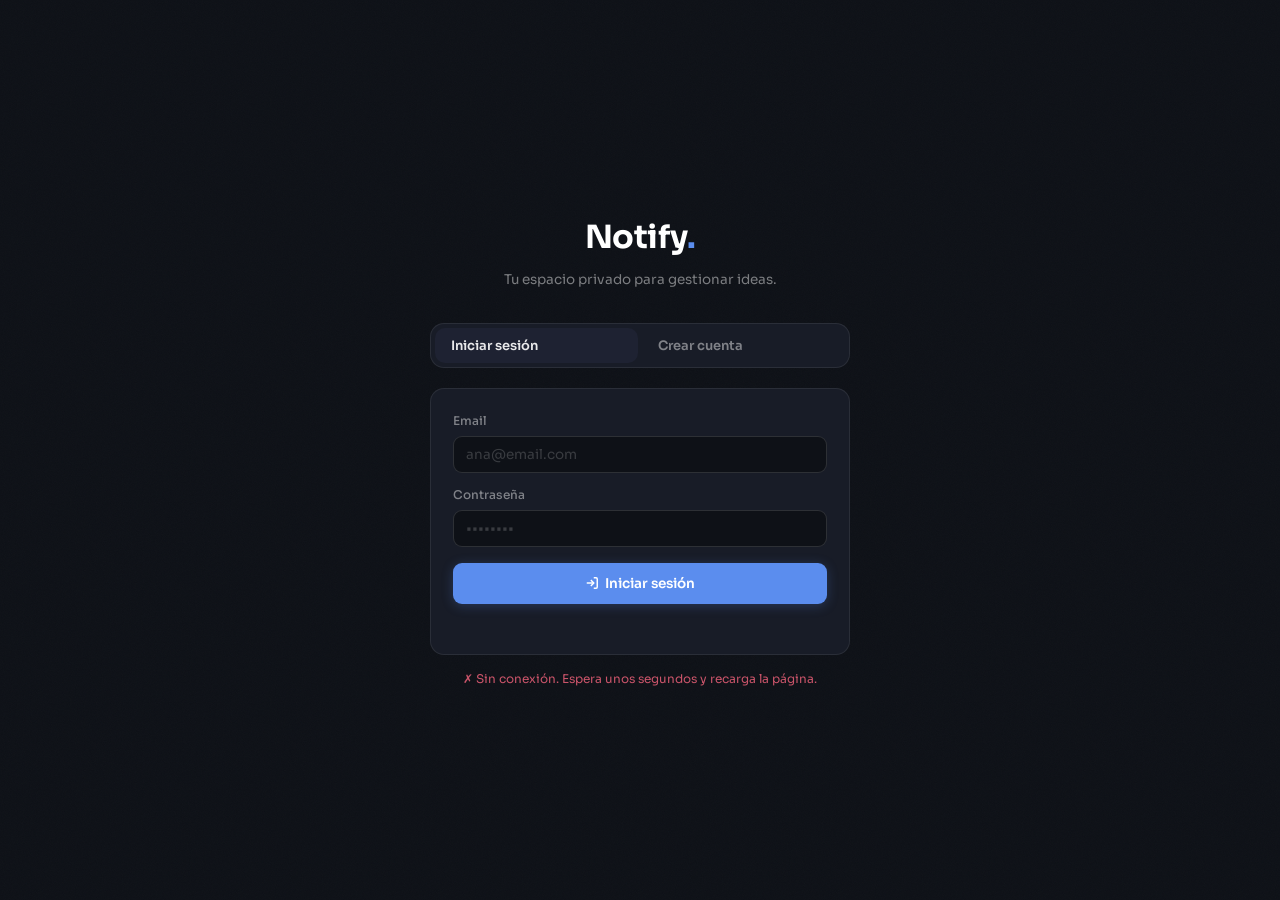
==== notify.html @ a67b1e3e "Create notify.html" ====
<!doctype html>
<html lang="es">
<head>
  <meta charset="utf-8" />
  <meta name="viewport" content="width=device-width,initial-scale=1" />
  <title>Notify</title>
  <link rel="preconnect" href="https://fonts.googleapis.com">
  <link rel="preconnect" href="https://fonts.gstatic.com" crossorigin>
  <link href="https://fonts.googleapis.com/css2?family=Sora:wght@300;400;500;600;700&family=JetBrains+Mono:wght@400;500&display=swap" rel="stylesheet">
  <style>
:root {
  --bg:        #0e1117;
  --bg2:       #13161f;
  --card:      #181c27;
  --card2:     #1e2232;
  --border:    rgba(255,255,255,.08);
  --border2:   rgba(255,255,255,.13);
  --text:      rgba(255,255,255,.90);
  --muted:     rgba(255,255,255,.45);
  --accent:    #5b8dee;
  --accent2:   #3b6cd4;
  --danger:    #e05c73;
  --label:     rgba(255,255,255,.22);
  --radius:    14px;
  --radius-sm: 9px;
}

*, *::before, *::after { box-sizing: border-box; margin: 0; padding: 0; }
html, body { height: 100%; }

body {
  font-family: 'Sora', system-ui, sans-serif;
  background: var(--bg);
  color: var(--text);
  font-size: 14px;
  line-height: 1.6;
  min-height: 100vh;
}

.noise {
  pointer-events: none;
  position: fixed;
  inset: 0;
  z-index: 0;
  opacity: .025;
  background-image: url("data:image/svg+xml,%3Csvg viewBox='0 0 256 256' xmlns='http://www.w3.org/2000/svg'%3E%3Cfilter id='noise'%3E%3CfeTurbulence type='fractalNoise' baseFrequency='0.9' numOctaves='4' stitchTiles='stitch'/%3E%3C/filter%3E%3Crect width='100%25' height='100%25' filter='url(%23noise)'/%3E%3C/svg%3E");
  background-size: 200px 200px;
}

.page { position: relative; z-index: 1; animation: fadeIn .25s ease; }

@keyframes fadeIn {
  from { opacity: 0; transform: translateY(6px); }
  to   { opacity: 1; transform: translateY(0); }
}

/* AUTH */
.page-auth {
  display: flex;
  align-items: center;
  justify-content: center;
  min-height: 100vh;
  padding: 24px 16px;
}
.auth-wrap { width: 100%; max-width: 420px; }
.auth-brand { text-align: center; margin-bottom: 32px; }
.auth-brand h1 { font-size: 32px; font-weight: 700; letter-spacing: -.5px; color: #fff; }
.auth-brand .muted { margin-top: 6px; font-size: 13.5px; }

.auth-tabs {
  display: flex;
  background: var(--card);
  border: 1px solid var(--border);
  border-radius: var(--radius);
  padding: 4px;
  gap: 4px;
  margin-bottom: 20px;
}
.auth-tab {
  flex: 1;
  background: transparent;
  border: none;
  border-radius: 10px;
  color: var(--muted);
  font-family: 'Sora', system-ui, sans-serif;
  font-size: 13px;
  font-weight: 600;
  padding: 9px 16px;
  cursor: pointer;
  transition: background .18s, color .18s;
}
.auth-tab.active { background: var(--card2); color: var(--text); }
.auth-tab:hover:not(.active) { color: rgba(255,255,255,.7); }

.auth-panel {
  background: var(--card);
  border: 1px solid var(--border);
  border-radius: var(--radius);
  padding: 22px;
  display: flex;
  flex-direction: column;
}

/* APP LAYOUT */
.container {
  position: relative;
  z-index: 1;
  width: min(1100px, calc(100% - 32px));
  margin: 0 auto;
}
header.container { padding: 28px 0 6px; }
main.container   { padding-bottom: 20px; }

.header-inner {
  display: flex;
  align-items: center;
  justify-content: space-between;
  gap: 12px;
  padding-bottom: 20px;
  border-bottom: 1px solid var(--border);
}
.header-right { display: flex; align-items: center; gap: 10px; }

h1 { font-size: 26px; font-weight: 700; letter-spacing: -.5px; color: #fff; }
h1 .dot { color: var(--accent); }
.muted { color: var(--muted); font-size: 13px; margin-top: 2px; }

.header-badge {
  font-family: 'JetBrains Mono', monospace;
  font-size: 11px;
  color: var(--accent);
  background: rgba(91,141,238,.10);
  border: 1px solid rgba(91,141,238,.25);
  border-radius: 999px;
  padding: 5px 14px;
  white-space: nowrap;
  letter-spacing: .3px;
}

.card {
  background: var(--card);
  border: 1px solid var(--border);
  border-radius: var(--radius);
  padding: 20px 22px;
}
.card-label {
  font-family: 'JetBrains Mono', monospace;
  font-size: 10px;
  font-weight: 500;
  letter-spacing: 1.5px;
  color: var(--label);
  text-transform: uppercase;
  margin-bottom: 16px;
}
.card-header { display: flex; align-items: center; justify-content: space-between; margin-bottom: 14px; }

.grid {
  display: grid;
  grid-template-columns: 1fr 1.25fr;
  gap: 14px;
  margin-top: 16px;
}
@media (max-width: 840px) { .grid { grid-template-columns: 1fr; } }

.field { display: block; margin-bottom: 12px; }
.field > span {
  display: block;
  font-size: 12px;
  font-weight: 500;
  color: var(--muted);
  margin-bottom: 6px;
}

input, select, textarea {
  width: 100%;
  background: var(--bg);
  border: 1px solid var(--border2);
  border-radius: var(--radius-sm);
  color: var(--text);
  font-family: 'Sora', system-ui, sans-serif;
  font-size: 13.5px;
  padding: 9px 12px;
  outline: none;
  transition: border-color .18s, box-shadow .18s;
  appearance: none;
  -webkit-appearance: none;
}
input::placeholder, textarea::placeholder { color: rgba(255,255,255,.18); }
input:focus, select:focus, textarea:focus {
  border-color: rgba(91,141,238,.55);
  box-shadow: 0 0 0 3px rgba(91,141,238,.10);
}
textarea { min-height: 110px; resize: vertical; line-height: 1.55; }
select {
  background-image: url("data:image/svg+xml,%3Csvg xmlns='http://www.w3.org/2000/svg' width='12' height='12' viewBox='0 0 24 24' fill='none' stroke='rgba(255,255,255,.35)' stroke-width='2.5'%3E%3Cpolyline points='6 9 12 15 18 9'/%3E%3C/svg%3E");
  background-repeat: no-repeat;
  background-position: right 10px center;
  padding-right: 30px;
}
.row { display: grid; grid-template-columns: 1fr 1fr; gap: 12px; }
.hint { font-style: normal; font-size: 11px; color: rgba(255,255,255,.22); font-weight: 400; }

/* BUTTONS */
.btn-row { display: flex; gap: 8px; margin-top: 4px; flex-wrap: wrap; }

button {
  display: inline-flex;
  align-items: center;
  gap: 6px;
  font-family: 'Sora', system-ui, sans-serif;
  font-size: 13px;
  font-weight: 600;
  border-radius: var(--radius-sm);
  padding: 9px 16px;
  cursor: pointer;
  border: 1px solid transparent;
  transition: background .18s, border-color .18s, transform .1s, box-shadow .18s;
  white-space: nowrap;
}
.btn-primary {
  background: var(--accent);
  color: #fff;
  box-shadow: 0 2px 12px rgba(91,141,238,.25);
}
.btn-primary:hover {
  background: var(--accent2);
  box-shadow: 0 4px 18px rgba(91,141,238,.35);
  transform: translateY(-1px);
}
.btn-primary:active { transform: translateY(0); }
.btn-full { width: 100%; justify-content: center; padding: 11px 16px; font-size: 13.5px; margin-top: 4px; }
.btn-ghost {
  background: rgba(255,255,255,.05);
  color: var(--muted);
  border-color: var(--border2);
}
.btn-ghost:hover { background: rgba(255,255,255,.09); color: var(--text); border-color: rgba(255,255,255,.18); }
.btn-sm { font-size: 12px; padding: 6px 12px; }

button.danger {
  font-size: 12px;
  font-weight: 600;
  padding: 6px 12px;
  background: rgba(224,92,115,.08);
  color: var(--danger);
  border: 1px solid rgba(224,92,115,.22);
  border-radius: var(--radius-sm);
  font-family: 'Sora', system-ui, sans-serif;
  cursor: pointer;
  transition: background .16s, border-color .16s, transform .1s;
}
button.danger:hover { background: rgba(224,92,115,.16); border-color: rgba(224,92,115,.4); transform: translateY(-1px); }

.counter-badge {
  font-family: 'JetBrains Mono', monospace;
  font-size: 11px;
  min-width: 24px;
  height: 24px;
  display: inline-flex;
  align-items: center;
  justify-content: center;
  border-radius: 999px;
  background: rgba(255,255,255,.07);
  border: 1px solid var(--border2);
  color: var(--muted);
  padding: 0 7px;
}

.toolbar { display: flex; gap: 10px; margin-bottom: 14px; }
.search-wrap { flex: 1; position: relative; display: flex; align-items: center; }
.search-wrap svg { position: absolute; left: 11px; color: var(--muted); pointer-events: none; }
.search-wrap input { padding-left: 32px; }
.filter-select { width: auto; min-width: 110px; }

.msg { min-height: 18px; font-size: 12.5px; color: var(--muted); margin-top: 10px; }

.lista { display: flex; flex-direction: column; gap: 8px; max-height: 520px; overflow-y: auto; padding-right: 4px; }
.lista::-webkit-scrollbar { width: 4px; }
.lista::-webkit-scrollbar-track { background: transparent; }
.lista::-webkit-scrollbar-thumb { background: rgba(255,255,255,.10); border-radius: 99px; }

.item { background: var(--bg2); border: 1px solid var(--border); border-radius: var(--radius-sm); padding: 12px 14px; transition: border-color .15s; }
.item:hover { border-color: var(--border2); }
.itemTop { display: flex; align-items: flex-start; justify-content: space-between; gap: 12px; }
.itemTitle { display: flex; flex-direction: column; gap: 7px; min-width: 0; }
.desc { color: var(--text); white-space: pre-wrap; line-height: 1.45; font-size: 13.5px; word-break: break-word; }
.meta { display: flex; flex-wrap: wrap; gap: 6px; }
.pill {
  font-family: 'JetBrains Mono', monospace;
  font-size: 10.5px;
  color: var(--muted);
  background: rgba(255,255,255,.04);
  border: 1px solid var(--border);
  border-radius: 999px;
  padding: 3px 9px;
  white-space: nowrap;
}

.footer { padding: 14px 0 24px; border-top: 1px solid var(--border); }
.mono { font-family: 'JetBrains Mono', monospace; font-size: 11px; }
  </style>
</head>
<body>
  <div class="noise"></div>

  <!-- AUTH -->
  <div id="pageAuth" class="page page-auth">
    <div class="auth-wrap">
      <div class="auth-brand">
        <h1>Notify<span class="dot">.</span></h1>
        <p class="muted">Tu espacio privado para gestionar ideas.</p>
      </div>

      <div class="auth-tabs">
        <button type="button" class="auth-tab active" id="tabLogin">Iniciar sesión</button>
        <button type="button" class="auth-tab" id="tabRegistro">Crear cuenta</button>
      </div>

      <div id="panelLogin" class="auth-panel">
        <label class="field">
          <span>Email</span>
          <input id="lEmail" type="email" placeholder="ana@email.com" autocomplete="email" />
        </label>
        <label class="field">
          <span>Contraseña</span>
          <input id="lPassword" type="password" placeholder="••••••••" autocomplete="current-password" />
        </label>
        <button type="button" id="btnLogin" class="btn-primary btn-full">
          <svg width="14" height="14" viewBox="0 0 24 24" fill="none" stroke="currentColor" stroke-width="2.5"><path d="M15 3h4a2 2 0 0 1 2 2v14a2 2 0 0 1-2 2h-4"/><polyline points="10 17 15 12 10 7"/><line x1="15" y1="12" x2="3" y2="12"/></svg>
          Iniciar sesión
        </button>
        <p id="msgLogin" class="msg" aria-live="polite"></p>
      </div>

      <div id="panelRegistro" class="auth-panel" style="display:none;">
        <label class="field">
          <span>Nombre</span>
          <input id="uNombre" type="text" placeholder="Ana García" autocomplete="name" />
        </label>
        <label class="field">
          <span>Email</span>
          <input id="uEmail" type="email" placeholder="ana@email.com" autocomplete="email" />
        </label>
        <label class="field">
          <span>Contraseña <em class="hint">mín. 6 caracteres</em></span>
          <input id="uPassword" type="password" placeholder="••••••••" autocomplete="new-password" />
        </label>
        <button type="button" id="btnCrearUsuario" class="btn-primary btn-full">
          <svg width="14" height="14" viewBox="0 0 24 24" fill="none" stroke="currentColor" stroke-width="2.5"><path d="M16 21v-2a4 4 0 0 0-4-4H6a4 4 0 0 0-4 4v2"/><circle cx="9" cy="7" r="4"/><line x1="19" y1="8" x2="19" y2="14"/><line x1="22" y1="11" x2="16" y2="11"/></svg>
          Crear cuenta
        </button>
        <p id="msgRegistro" class="msg" aria-live="polite"></p>
      </div>

      <p id="serverStatus" style="text-align:center;margin-top:14px;min-height:18px;font-size:12px;color:var(--muted);"></p>
    </div>
  </div>

  <!-- APP -->
  <div id="pageApp" class="page" style="display:none;">
    <header class="container">
      <div class="header-inner">
        <div>
          <h1>Notify<span class="dot">.</span></h1>
          <p class="muted">Crear, ver y borrar notas usando tu API FastAPI.</p>
        </div>
        <div class="header-right">
          <div class="header-badge" id="usuarioActivoBadge">Sin usuario</div>
          <button type="button" id="btnLogout" class="btn-ghost btn-sm">
            <svg width="13" height="13" viewBox="0 0 24 24" fill="none" stroke="currentColor" stroke-width="2.5"><path d="M9 21H5a2 2 0 0 1-2-2V5a2 2 0 0 1 2-2h4"/><polyline points="16 17 21 12 16 7"/><line x1="21" y1="12" x2="9" y2="12"/></svg>
            Salir
          </button>
        </div>
      </div>
    </header>

    <main class="container">
      <div class="grid">
        <section class="card">
          <div class="card-label">NUEVA NOTA</div>
          <form id="formNota">
            <label class="field">
              <span>Descripción</span>
              <textarea id="descripcion" placeholder="Escribe la nota..." required></textarea>
            </label>
            <div class="row">
              <label class="field">
                <span>Tipo</span>
                <select id="tipo" required>
                  <option value="personal">personal</option>
                  <option value="trabajo">trabajo</option>
                  <option value="estudio">estudio</option>
                </select>
              </label>
              <label class="field">
                <span>Prioridad <em class="hint">opcional</em></span>
                <input id="prioridad" type="number" min="1" max="5" step="1" placeholder="1 – 5" />
              </label>
            </div>
            <label class="field">
              <span>Autor <em class="hint">opcional</em></span>
              <input id="autor" type="text" placeholder="Tu nombre" />
            </label>
            <div class="btn-row">
              <button type="submit" class="btn-primary">
                <svg width="14" height="14" viewBox="0 0 24 24" fill="none" stroke="currentColor" stroke-width="2.5"><line x1="12" y1="5" x2="12" y2="19"/><line x1="5" y1="12" x2="19" y2="12"/></svg>
                Crear nota
              </button>
              <button type="button" id="btnRecargar" class="btn-ghost">
                <svg width="13" height="13" viewBox="0 0 24 24" fill="none" stroke="currentColor" stroke-width="2.5"><path d="M23 4v6h-6"/><path d="M1 20v-6h6"/><path d="M3.51 9a9 9 0 0 1 14.85-3.36L23 10M1 14l4.64 4.36A9 9 0 0 0 20.49 15"/></svg>
                Recargar
              </button>
            </div>
            <p id="msg" class="msg" aria-live="polite"></p>
          </form>
        </section>

        <section class="card">
          <div class="card-header">
            <div class="card-label" style="margin-bottom:0;">MIS NOTAS</div>
            <div class="counter-badge" id="contador">0</div>
          </div>
          <div class="toolbar">
            <div class="search-wrap">
              <svg width="13" height="13" viewBox="0 0 24 24" fill="none" stroke="currentColor" stroke-width="2.5"><circle cx="11" cy="11" r="8"/><line x1="21" y1="21" x2="16.65" y2="16.65"/></svg>
              <input id="buscador" type="search" placeholder="Buscar por texto, autor o tipo..." />
            </div>
            <select id="filtroTipo" class="filter-select">
              <option value="">Todos</option>
              <option value="personal">personal</option>
              <option value="trabajo">trabajo</option>
              <option value="estudio">estudio</option>
            </select>
          </div>
          <div id="lista" class="lista"></div>
        </section>
      </div>
    </main>

    <footer class="container footer">
      <span class="muted mono">Notify — Backend: FastAPI</span>
    </footer>
  </div>

  <script>
const API_BASE = "https://hackudc-2026.onrender.com";
const $ = (sel) => document.querySelector(sel);

const pageAuth   = $("#pageAuth");
const pageApp    = $("#pageApp");
const tabLogin        = $("#tabLogin");
const tabRegistro     = $("#tabRegistro");
const panelLogin      = $("#panelLogin");
const panelRegistro   = $("#panelRegistro");
const btnLogin        = $("#btnLogin");
const btnCrearUsuario = $("#btnCrearUsuario");
const msgLogin        = $("#msgLogin");
const msgRegistro     = $("#msgRegistro");
const serverStatus    = $("#serverStatus");
const form               = $("#formNota");
const msg                = $("#msg");
const lista              = $("#lista");
const contador           = $("#contador");
const buscador           = $("#buscador");
const filtroTipo         = $("#filtroTipo");
const usuarioActivoBadge = $("#usuarioActivoBadge");
const btnLogout          = $("#btnLogout");

let cacheNotas    = [];
let usuarioActivo = null;

/* --- WAKE UP --- */
async function wakeUpServer() {
  try {
    serverStatus.textContent = "⏳ Conectando con el servidor...";
    serverStatus.style.color = "rgba(255,180,0,.85)";
    const res = await fetch(API_BASE + "/", { signal: AbortSignal.timeout(35000) });
    if (res.ok) {
      serverStatus.textContent = "✓ Servidor listo";
      serverStatus.style.color = "rgba(74,222,128,.85)";
      setTimeout(() => { serverStatus.textContent = ""; }, 3000);
    }
  } catch(e) {
    serverStatus.textContent = "✗ Sin conexión. Espera unos segundos y recarga la página.";
    serverStatus.style.color = "rgba(224,92,115,.9)";
  }
}

/* --- NAVEGACIÓN --- */
function irAAuth() {
  pageApp.style.display = "none";
  pageAuth.style.display = "";
}
function irAApp() {
  pageAuth.style.display = "none";
  pageApp.style.display = "";
  usuarioActivoBadge.textContent = usuarioActivo?.nombre ?? "";
  cargarNotas();
}

/* --- SESIÓN --- */
function guardarSesion(u) {
  usuarioActivo = u;
  localStorage.setItem("notify_session", JSON.stringify(u));
}
function cargarSesion() {
  try { const s = localStorage.getItem("notify_session"); return s ? JSON.parse(s) : null; }
  catch { return null; }
}
function cerrarSesion() {
  usuarioActivo = null;
  localStorage.removeItem("notify_session");
  irAAuth();
}

/* --- API --- */
async function apiFetch(path, options = {}) {
  let res;
  try {
    res = await fetch(API_BASE + path, {
      headers: { "Content-Type": "application/json", ...(options.headers || {}) },
      ...options
    });
  } catch(e) {
    throw new Error("NETWORK: " + e.message);
  }
  if (!res.ok) {
    let detail = "";
    try { const d = await res.json(); detail = d?.detail ? JSON.stringify(d.detail) : JSON.stringify(d); }
    catch { detail = await res.text(); }
    throw new Error("HTTP " + res.status + ": " + (detail || "Error"));
  }
  const ct = res.headers.get("content-type") || "";
  return ct.includes("application/json") ? res.json() : res.text();
}

/* --- MENSAJES --- */
function setMsg(text, isError) {
  msg.textContent = text;
  msg.style.color = isError ? "rgba(224,92,115,.9)" : "rgba(255,255,255,.45)";
}
function setMsgAuth(el, text, isError) {
  el.textContent = text;
  el.style.color = isError ? "rgba(224,92,115,.9)" : "rgba(74,222,128,.85)";
}
function errorMsg(e) {
  if (e.message.includes("401")) return "Contraseña incorrecta.";
  if (e.message.includes("404")) return "Usuario no encontrado.";
  if (e.message.includes("400")) return "Ya existe una cuenta con ese email.";
  if (e.message.includes("NETWORK")) return "Sin conexión con el servidor. Espera unos segundos y reintenta.";
  return e.message;
}

/* --- TABS --- */
tabLogin.addEventListener("click", () => {
  tabLogin.classList.add("active"); tabRegistro.classList.remove("active");
  panelLogin.style.display = ""; panelRegistro.style.display = "none";
  setMsgAuth(msgLogin, "");
});
tabRegistro.addEventListener("click", () => {
  tabRegistro.classList.add("active"); tabLogin.classList.remove("active");
  panelRegistro.style.display = ""; panelLogin.style.display = "none";
  setMsgAuth(msgRegistro, "");
});

/* --- LOGIN --- */
async function doLogin() {
  const email    = $("#lEmail").value.trim();
  const password = $("#lPassword").value;
  if (!email || !password) { setMsgAuth(msgLogin, "Introduce email y contraseña.", true); return; }
  setMsgAuth(msgLogin, "Iniciando sesión...");
  try {
    const u = await apiFetch("/usuarios/login", { method: "POST", body: JSON.stringify({ email, password }) });
    guardarSesion({ identificador: u.identificador, nombre: u.nombre, email: u.email });
    $("#lEmail").value = ""; $("#lPassword").value = "";
    irAApp();
  } catch(e) { setMsgAuth(msgLogin, errorMsg(e), true); }
}
btnLogin.addEventListener("click", doLogin);
$("#lEmail").addEventListener("keydown",    e => { if (e.key === "Enter") doLogin(); });
$("#lPassword").addEventListener("keydown", e => { if (e.key === "Enter") doLogin(); });

/* --- REGISTRO --- */
async function doRegistro() {
  const nombre   = $("#uNombre").value.trim();
  const email    = $("#uEmail").value.trim();
  const password = $("#uPassword").value;
  if (!nombre || !email || !password) { setMsgAuth(msgRegistro, "Rellena todos los campos.", true); return; }
  if (password.length < 6) { setMsgAuth(msgRegistro, "La contraseña debe tener al menos 6 caracteres.", true); return; }
  setMsgAuth(msgRegistro, "Creando cuenta...");
  try {
    const u = await apiFetch("/usuarios", { method: "POST", body: JSON.stringify({ nombre, email, password }) });
    guardarSesion({ identificador: u.identificador, nombre: u.nombre, email: u.email });
    $("#uNombre").value = ""; $("#uEmail").value = ""; $("#uPassword").value = "";
    irAApp();
  } catch(e) { setMsgAuth(msgRegistro, errorMsg(e), true); }
}
btnCrearUsuario.addEventListener("click", doRegistro);
$("#uPassword").addEventListener("keydown", e => { if (e.key === "Enter") doRegistro(); });

/* --- LOGOUT --- */
btnLogout.addEventListener("click", cerrarSesion);

/* --- NOTAS --- */
function normalizaTexto(s) { return (s ?? "").toString().toLowerCase(); }

function aplicaFiltros(notas) {
  const q = normalizaTexto(buscador.value);
  const tipo = filtroTipo.value;
  return notas.filter(n => {
    const hayTipo  = !tipo || n?.metadato?.tipo === tipo;
    const hayQuery = !q || [n?.descripcion, n?.metadato?.autor, n?.metadato?.tipo, n?.identificador].some(v => normalizaTexto(v).includes(q));
    return hayTipo && hayQuery;
  });
}

function toNiceDate(d) { try { return new Date(d).toLocaleString(); } catch { return String(d); } }

function render(notas) {
  contador.textContent = String(notas.length);
  lista.innerHTML = "";
  if (notas.length === 0) {
    const e = document.createElement("div");
    e.style.cssText = "color:rgba(255,255,255,.3);font-size:13px;padding:12px 0;";
    e.textContent = "No hay notas que mostrar.";
    lista.appendChild(e);
    return;
  }
  for (const n of notas) {
    const item = document.createElement("div"); item.className = "item";
    const top = document.createElement("div"); top.className = "itemTop";
    const title = document.createElement("div"); title.className = "itemTitle";
    const desc = document.createElement("div"); desc.className = "desc"; desc.textContent = n.descripcion ?? "";
    const meta = document.createElement("div"); meta.className = "meta";
    for (const t of [
      "tipo: " + (n?.metadato?.tipo ?? "-"),
      "autor: " + (n?.metadato?.autor ?? "-"),
      "prioridad: " + (n?.metadato?.prioridad ?? "-"),
      "fecha: " + toNiceDate(n.fecha),
    ]) {
      const p = document.createElement("span"); p.className = "pill"; p.textContent = t; meta.appendChild(p);
    }
    title.append(desc, meta);
    const btn = document.createElement("button"); btn.className = "danger"; btn.textContent = "Borrar";
    btn.addEventListener("click", async () => {
      if (!confirm("¿Borrar esta nota?")) return;
      try { await apiFetch("/notas/" + encodeURIComponent(n.identificador), { method: "DELETE" }); setMsg("Nota eliminada."); await cargarNotas(); }
      catch(e) { setMsg(e.message, true); }
    });
    top.append(title, btn); item.append(top); lista.append(item);
  }
}

function renderFiltradas() { render(aplicaFiltros(cacheNotas)); }

async function cargarNotas() {
  if (!usuarioActivo?.identificador) return;
  setMsg("Cargando...");
  try {
    const notas = await apiFetch("/usuarios/" + encodeURIComponent(usuarioActivo.identificador) + "/notas");
    cacheNotas = Array.isArray(notas) ? notas : [];
    setMsg(cacheNotas.length + " nota" + (cacheNotas.length !== 1 ? "s" : "") + ".");
    renderFiltradas();
  } catch(e) { setMsg(errorMsg(e), true); }
}

buscador.addEventListener("input", renderFiltradas);
filtroTipo.addEventListener("change", renderFiltradas);
$("#btnRecargar").addEventListener("click", cargarNotas);

form.addEventListener("submit", async (ev) => {
  ev.preventDefault();
  if (!usuarioActivo?.identificador) return;
  const descripcion  = $("#descripcion").value.trim();
  const tipo         = $("#tipo").value;
  const autorRaw     = $("#autor").value.trim();
  const prioridadRaw = $("#prioridad").value.trim();
  const metadato = { tipo, ...(autorRaw ? { autor: autorRaw } : {}), ...(prioridadRaw ? { prioridad: Number(prioridadRaw) } : {}) };
  setMsg("Creando nota...");
  try {
    await apiFetch("/notas", { method: "POST", body: JSON.stringify({ usuario_id: usuarioActivo.identificador, descripcion, metadato }) });
    $("#descripcion").value = ""; $("#autor").value = ""; $("#prioridad").value = "";
    setMsg("Nota creada.");
    await cargarNotas();
  } catch(e) { setMsg(errorMsg(e), true); }
});

/* --- INIT --- */
(function() {
  const sesion = cargarSesion();
  if (sesion?.identificador) {
    usuarioActivo = sesion;
    irAApp();
  } else {
    irAAuth();
    wakeUpServer();
  }
})();
  </script>
</body>
</html>
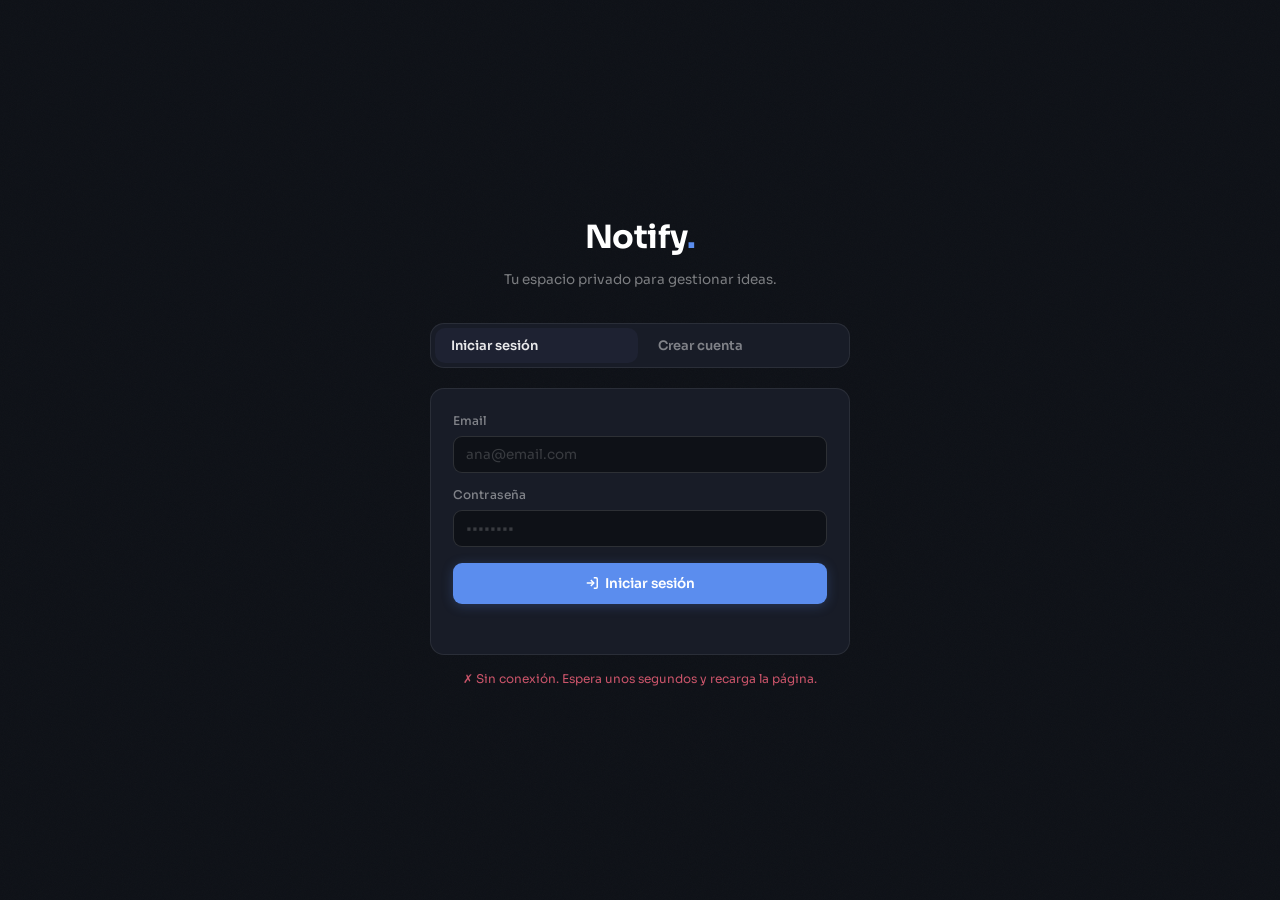
==== commit c4c30ff6: "Update notify.html" ====
--- a/notify.html
+++ b/notify.html
@@ -8,6 +8,9 @@
   <link rel="preconnect" href="https://fonts.gstatic.com" crossorigin>
   <link href="https://fonts.googleapis.com/css2?family=Sora:wght@300;400;500;600;700&family=JetBrains+Mono:wght@400;500&display=swap" rel="stylesheet">
   <style>
+/* ============================================================
+   VARIABLES & RESET
+   ============================================================ */
 :root {
   --bg:        #0e1117;
   --bg2:       #13161f;
@@ -20,6 +23,7 @@
   --accent:    #5b8dee;
   --accent2:   #3b6cd4;
   --danger:    #e05c73;
+  --success:   #4ade80;
   --label:     rgba(255,255,255,.22);
   --radius:    14px;
   --radius-sm: 9px;
@@ -37,6 +41,7 @@
   min-height: 100vh;
 }
 
+/* Subtle noise overlay */
 .noise {
   pointer-events: none;
   position: fixed;
@@ -47,67 +52,16 @@
   background-size: 200px 200px;
 }
 
-.page { position: relative; z-index: 1; animation: fadeIn .25s ease; }
-
-@keyframes fadeIn {
-  from { opacity: 0; transform: translateY(6px); }
-  to   { opacity: 1; transform: translateY(0); }
-}
-
-/* AUTH */
-.page-auth {
-  display: flex;
-  align-items: center;
-  justify-content: center;
-  min-height: 100vh;
-  padding: 24px 16px;
-}
-.auth-wrap { width: 100%; max-width: 420px; }
-.auth-brand { text-align: center; margin-bottom: 32px; }
-.auth-brand h1 { font-size: 32px; font-weight: 700; letter-spacing: -.5px; color: #fff; }
-.auth-brand .muted { margin-top: 6px; font-size: 13.5px; }
-
-.auth-tabs {
-  display: flex;
-  background: var(--card);
-  border: 1px solid var(--border);
-  border-radius: var(--radius);
-  padding: 4px;
-  gap: 4px;
-  margin-bottom: 20px;
-}
-.auth-tab {
-  flex: 1;
-  background: transparent;
-  border: none;
-  border-radius: 10px;
-  color: var(--muted);
-  font-family: 'Sora', system-ui, sans-serif;
-  font-size: 13px;
-  font-weight: 600;
-  padding: 9px 16px;
-  cursor: pointer;
-  transition: background .18s, color .18s;
-}
-.auth-tab.active { background: var(--card2); color: var(--text); }
-.auth-tab:hover:not(.active) { color: rgba(255,255,255,.7); }
-
-.auth-panel {
-  background: var(--card);
-  border: 1px solid var(--border);
-  border-radius: var(--radius);
-  padding: 22px;
-  display: flex;
-  flex-direction: column;
-}
-
-/* APP LAYOUT */
+/* ============================================================
+   LAYOUT
+   ============================================================ */
 .container {
   position: relative;
   z-index: 1;
   width: min(1100px, calc(100% - 32px));
   margin: 0 auto;
 }
+
 header.container { padding: 28px 0 6px; }
 main.container   { padding-bottom: 20px; }
 
@@ -119,10 +73,15 @@
   padding-bottom: 20px;
   border-bottom: 1px solid var(--border);
 }
-.header-right { display: flex; align-items: center; gap: 10px; }
-
-h1 { font-size: 26px; font-weight: 700; letter-spacing: -.5px; color: #fff; }
+
+h1 {
+  font-size: 26px;
+  font-weight: 700;
+  letter-spacing: -.5px;
+  color: #fff;
+}
 h1 .dot { color: var(--accent); }
+
 .muted { color: var(--muted); font-size: 13px; margin-top: 2px; }
 
 .header-badge {
@@ -137,12 +96,20 @@
   letter-spacing: .3px;
 }
 
+/* ============================================================
+   CARDS
+   ============================================================ */
 .card {
   background: var(--card);
   border: 1px solid var(--border);
   border-radius: var(--radius);
   padding: 20px 22px;
-}
+  position: relative;
+}
+
+.card + .card { margin-top: 0; }
+.user-card    { margin-bottom: 16px; }
+
 .card-label {
   font-family: 'JetBrains Mono', monospace;
   font-size: 10px;
@@ -152,23 +119,54 @@
   text-transform: uppercase;
   margin-bottom: 16px;
 }
-.card-header { display: flex; align-items: center; justify-content: space-between; margin-bottom: 14px; }
-
+
+.card-header {
+  display: flex;
+  align-items: center;
+  justify-content: space-between;
+  margin-bottom: 14px;
+}
+
+.section-title {
+  font-size: 13px;
+  font-weight: 600;
+  color: var(--text);
+  margin-bottom: 14px;
+}
+
+.divider {
+  height: 1px;
+  background: var(--border);
+  margin: 18px 0;
+}
+
+/* ============================================================
+   GRID
+   ============================================================ */
 .grid {
   display: grid;
   grid-template-columns: 1fr 1.25fr;
   gap: 14px;
-  margin-top: 16px;
-}
-@media (max-width: 840px) { .grid { grid-template-columns: 1fr; } }
-
-.field { display: block; margin-bottom: 12px; }
+}
+
+@media (max-width: 840px) {
+  .grid { grid-template-columns: 1fr; }
+}
+
+/* ============================================================
+   FORM FIELDS
+   ============================================================ */
+.field {
+  display: block;
+  margin-bottom: 12px;
+}
 .field > span {
   display: block;
   font-size: 12px;
   font-weight: 500;
   color: var(--muted);
   margin-bottom: 6px;
+  letter-spacing: .1px;
 }
 
 input, select, textarea {
@@ -185,25 +183,57 @@
   appearance: none;
   -webkit-appearance: none;
 }
+
 input::placeholder, textarea::placeholder { color: rgba(255,255,255,.18); }
+
 input:focus, select:focus, textarea:focus {
   border-color: rgba(91,141,238,.55);
   box-shadow: 0 0 0 3px rgba(91,141,238,.10);
 }
-textarea { min-height: 110px; resize: vertical; line-height: 1.55; }
+
+textarea {
+  min-height: 110px;
+  resize: vertical;
+  line-height: 1.55;
+}
+
 select {
   background-image: url("data:image/svg+xml,%3Csvg xmlns='http://www.w3.org/2000/svg' width='12' height='12' viewBox='0 0 24 24' fill='none' stroke='rgba(255,255,255,.35)' stroke-width='2.5'%3E%3Cpolyline points='6 9 12 15 18 9'/%3E%3C/svg%3E");
   background-repeat: no-repeat;
   background-position: right 10px center;
   padding-right: 30px;
 }
-.row { display: grid; grid-template-columns: 1fr 1fr; gap: 12px; }
-.hint { font-style: normal; font-size: 11px; color: rgba(255,255,255,.22); font-weight: 400; }
-
-/* BUTTONS */
-.btn-row { display: flex; gap: 8px; margin-top: 4px; flex-wrap: wrap; }
-
-button {
+
+.row {
+  display: grid;
+  grid-template-columns: 1fr 1fr;
+  gap: 12px;
+}
+
+.hint {
+  font-style: normal;
+  font-size: 11px;
+  color: rgba(255,255,255,.22);
+  font-weight: 400;
+}
+
+.hint-text {
+  font-size: 11.5px;
+  color: var(--muted);
+  margin-top: 10px;
+}
+
+/* ============================================================
+   BUTTONS
+   ============================================================ */
+.btn-row {
+  display: flex;
+  gap: 8px;
+  margin-top: 4px;
+  flex-wrap: wrap;
+}
+
+button, .btn-primary, .btn-ghost {
   display: inline-flex;
   align-items: center;
   gap: 6px;
@@ -217,9 +247,11 @@
   transition: background .18s, border-color .18s, transform .1s, box-shadow .18s;
   white-space: nowrap;
 }
+
 .btn-primary {
   background: var(--accent);
   color: #fff;
+  border-color: transparent;
   box-shadow: 0 2px 12px rgba(91,141,238,.25);
 }
 .btn-primary:hover {
@@ -228,16 +260,23 @@
   transform: translateY(-1px);
 }
 .btn-primary:active { transform: translateY(0); }
-.btn-full { width: 100%; justify-content: center; padding: 11px 16px; font-size: 13.5px; margin-top: 4px; }
+
 .btn-ghost {
   background: rgba(255,255,255,.05);
   color: var(--muted);
   border-color: var(--border2);
 }
-.btn-ghost:hover { background: rgba(255,255,255,.09); color: var(--text); border-color: rgba(255,255,255,.18); }
-.btn-sm { font-size: 12px; padding: 6px 12px; }
-
+.btn-ghost:hover {
+  background: rgba(255,255,255,.09);
+  color: var(--text);
+  border-color: rgba(255,255,255,.18);
+}
+
+/* danger borrar */
 button.danger {
+  display: inline-flex;
+  align-items: center;
+  gap: 4px;
   font-size: 12px;
   font-weight: 600;
   padding: 6px 12px;
@@ -249,8 +288,34 @@
   cursor: pointer;
   transition: background .16s, border-color .16s, transform .1s;
 }
-button.danger:hover { background: rgba(224,92,115,.16); border-color: rgba(224,92,115,.4); transform: translateY(-1px); }
-
+button.danger:hover {
+  background: rgba(224,92,115,.16);
+  border-color: rgba(224,92,115,.4);
+  transform: translateY(-1px);
+}
+
+.btn-icon {
+  display: inline-flex;
+  align-items: center;
+  justify-content: center;
+  width: 38px;
+  height: 38px;
+  padding: 0;
+  background: rgba(255,255,255,.05);
+  border: 1px solid var(--border2);
+  border-radius: var(--radius-sm);
+  color: var(--muted);
+  cursor: pointer;
+  flex-shrink: 0;
+  align-self: flex-end;
+  margin-bottom: 12px;
+  transition: background .16s, color .16s;
+}
+.btn-icon:hover { background: rgba(255,255,255,.09); color: var(--text); }
+
+/* ============================================================
+   COUNTER BADGE
+   ============================================================ */
 .counter-badge {
   font-family: 'JetBrains Mono', monospace;
   font-size: 11px;
@@ -266,25 +331,108 @@
   padding: 0 7px;
 }
 
-.toolbar { display: flex; gap: 10px; margin-bottom: 14px; }
-.search-wrap { flex: 1; position: relative; display: flex; align-items: center; }
-.search-wrap svg { position: absolute; left: 11px; color: var(--muted); pointer-events: none; }
-.search-wrap input { padding-left: 32px; }
-.filter-select { width: auto; min-width: 110px; }
-
-.msg { min-height: 18px; font-size: 12.5px; color: var(--muted); margin-top: 10px; }
-
-.lista { display: flex; flex-direction: column; gap: 8px; max-height: 520px; overflow-y: auto; padding-right: 4px; }
+/* ============================================================
+   USER SELECT ROW
+   ============================================================ */
+.user-select-row {
+  display: flex;
+  align-items: flex-end;
+  gap: 10px;
+}
+
+/* ============================================================
+   TOOLBAR / SEARCH
+   ============================================================ */
+.toolbar {
+  display: flex;
+  gap: 10px;
+  margin-bottom: 14px;
+}
+
+.search-wrap {
+  flex: 1;
+  position: relative;
+  display: flex;
+  align-items: center;
+}
+.search-wrap svg {
+  position: absolute;
+  left: 11px;
+  color: var(--muted);
+  pointer-events: none;
+}
+.search-wrap input {
+  padding-left: 32px;
+}
+
+.filter-select {
+  width: auto;
+  min-width: 110px;
+}
+
+/* ============================================================
+   MESSAGES
+   ============================================================ */
+.msg {
+  min-height: 18px;
+  font-size: 12.5px;
+  color: var(--muted);
+  margin-top: 10px;
+}
+
+/* ============================================================
+   LISTA
+   ============================================================ */
+.lista {
+  display: flex;
+  flex-direction: column;
+  gap: 8px;
+  max-height: 520px;
+  overflow-y: auto;
+  padding-right: 4px;
+}
+
 .lista::-webkit-scrollbar { width: 4px; }
 .lista::-webkit-scrollbar-track { background: transparent; }
 .lista::-webkit-scrollbar-thumb { background: rgba(255,255,255,.10); border-radius: 99px; }
 
-.item { background: var(--bg2); border: 1px solid var(--border); border-radius: var(--radius-sm); padding: 12px 14px; transition: border-color .15s; }
+.item {
+  background: var(--bg2);
+  border: 1px solid var(--border);
+  border-radius: var(--radius-sm);
+  padding: 12px 14px;
+  transition: border-color .15s;
+}
 .item:hover { border-color: var(--border2); }
-.itemTop { display: flex; align-items: flex-start; justify-content: space-between; gap: 12px; }
-.itemTitle { display: flex; flex-direction: column; gap: 7px; min-width: 0; }
-.desc { color: var(--text); white-space: pre-wrap; line-height: 1.45; font-size: 13.5px; word-break: break-word; }
-.meta { display: flex; flex-wrap: wrap; gap: 6px; }
+
+.itemTop {
+  display: flex;
+  align-items: flex-start;
+  justify-content: space-between;
+  gap: 12px;
+}
+
+.itemTitle {
+  display: flex;
+  flex-direction: column;
+  gap: 7px;
+  min-width: 0;
+}
+
+.desc {
+  color: var(--text);
+  white-space: pre-wrap;
+  line-height: 1.45;
+  font-size: 13.5px;
+  word-break: break-word;
+}
+
+.meta {
+  display: flex;
+  flex-wrap: wrap;
+  gap: 6px;
+}
+
 .pill {
   font-family: 'JetBrains Mono', monospace;
   font-size: 10.5px;
@@ -296,9 +444,81 @@
   white-space: nowrap;
 }
 
-.footer { padding: 14px 0 24px; border-top: 1px solid var(--border); }
-.mono { font-family: 'JetBrains Mono', monospace; font-size: 11px; }
-  </style>
+/* ============================================================
+   FOOTER
+   ============================================================ */
+.footer {
+  padding: 14px 0 24px;
+  border-top: 1px solid var(--border);
+}
+.mono {
+  font-family: 'JetBrains Mono', monospace;
+  font-size: 11px;
+}
+/* ============================================================
+   PAGES (auth / app)
+   ============================================================ */
+.page { position: relative; z-index: 1; animation: fadeIn .25s ease; }
+
+@keyframes fadeIn {
+  from { opacity: 0; transform: translateY(6px); }
+  to   { opacity: 1; transform: translateY(0); }
+}
+
+/* ============================================================
+   AUTH PAGE
+   ============================================================ */
+.page-auth {
+  display: flex;
+  align-items: center;
+  justify-content: center;
+  min-height: 100vh;
+  padding: 24px 16px;
+}
+.auth-wrap { width: 100%; max-width: 420px; }
+.auth-brand { text-align: center; margin-bottom: 32px; }
+.auth-brand h1 { font-size: 32px; font-weight: 700; letter-spacing: -.5px; color: #fff; }
+.auth-brand .muted { margin-top: 6px; font-size: 13.5px; }
+
+.auth-tabs {
+  display: flex;
+  background: var(--card);
+  border: 1px solid var(--border);
+  border-radius: var(--radius);
+  padding: 4px;
+  gap: 4px;
+  margin-bottom: 20px;
+}
+.auth-tab {
+  flex: 1;
+  background: transparent;
+  border: none;
+  border-radius: 10px;
+  color: var(--muted);
+  font-family: 'Sora', system-ui, sans-serif;
+  font-size: 13px;
+  font-weight: 600;
+  padding: 9px 16px;
+  cursor: pointer;
+  transition: background .18s, color .18s;
+}
+.auth-tab.active { background: var(--card2); color: var(--text); }
+.auth-tab:hover:not(.active) { color: rgba(255,255,255,.7); }
+
+.auth-panel {
+  background: var(--card);
+  border: 1px solid var(--border);
+  border-radius: var(--radius);
+  padding: 22px;
+  display: flex;
+  flex-direction: column;
+}
+
+.header-right { display: flex; align-items: center; gap: 10px; }
+.btn-full { width: 100%; justify-content: center; padding: 11px 16px; font-size: 13.5px; margin-top: 4px; }
+.btn-sm { font-size: 12px; padding: 6px 12px; }
+
+</style>
 </head>
 <body>
   <div class="noise"></div>
